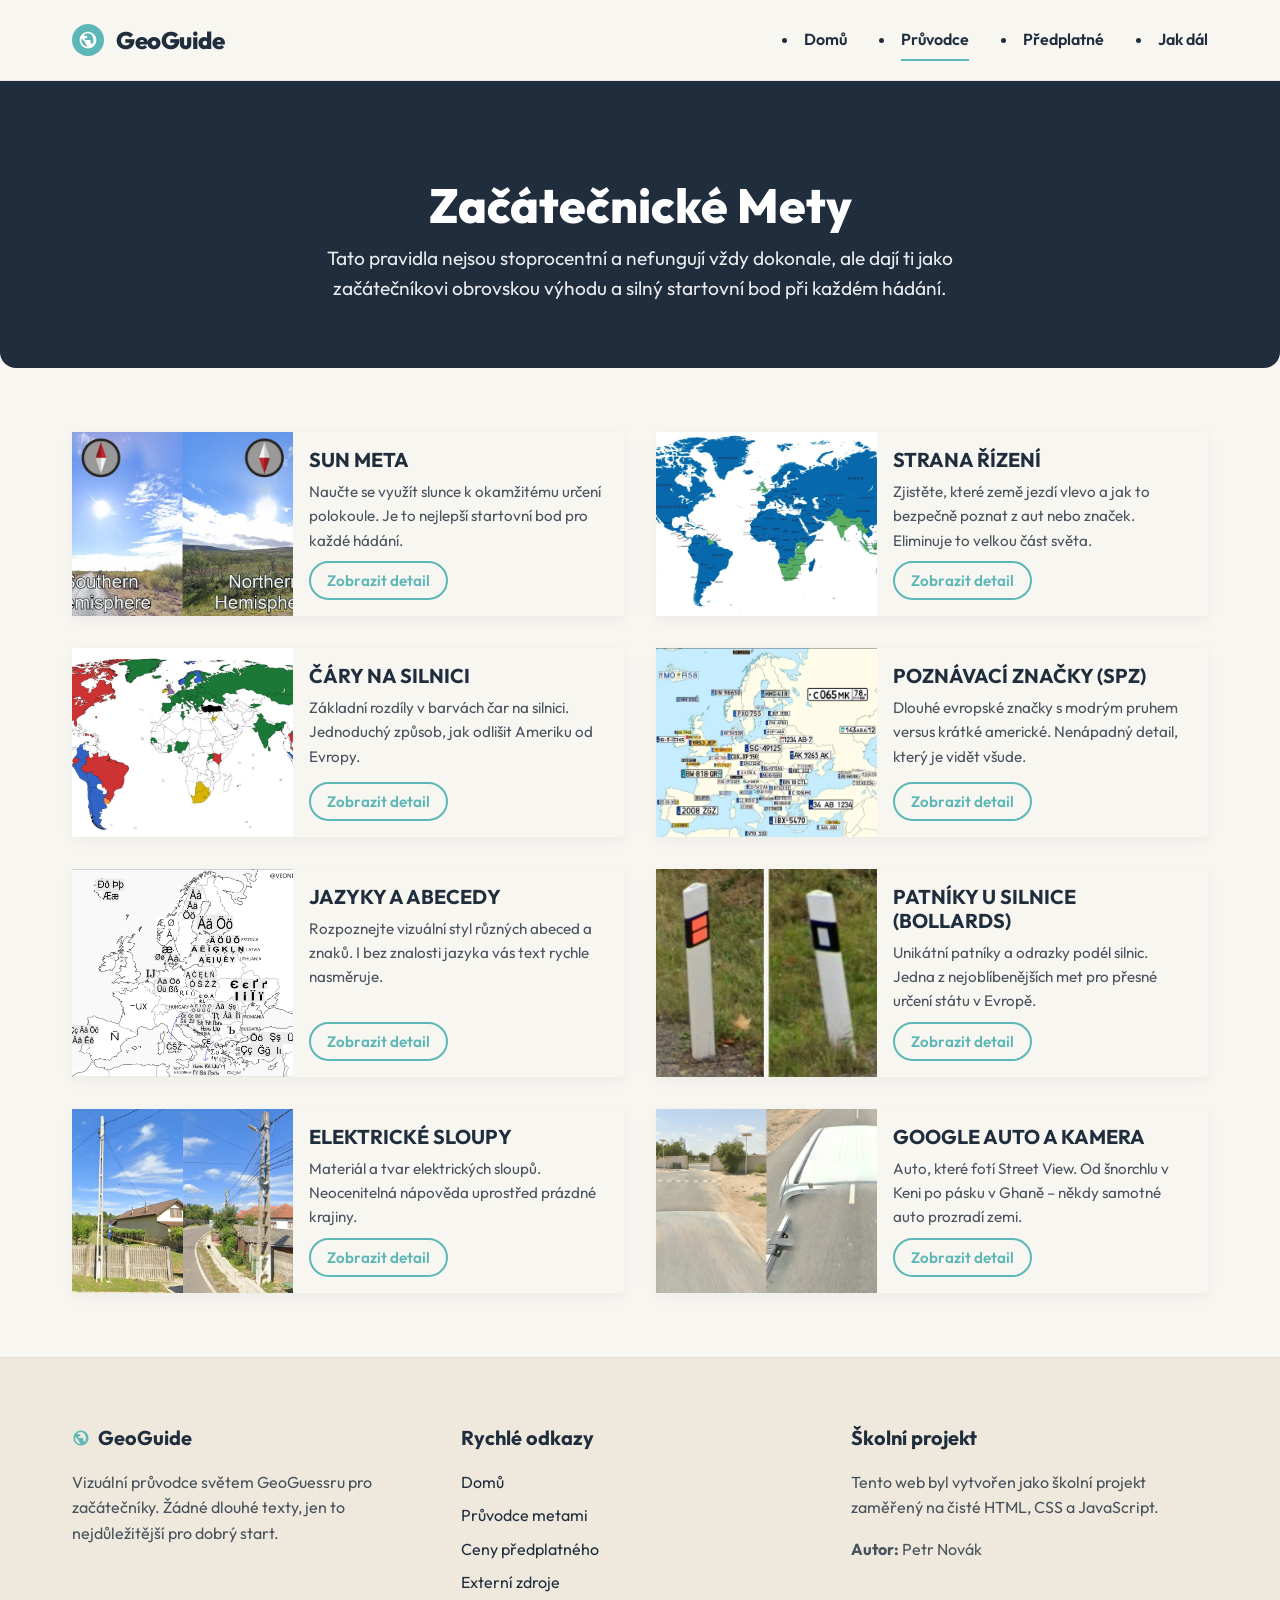
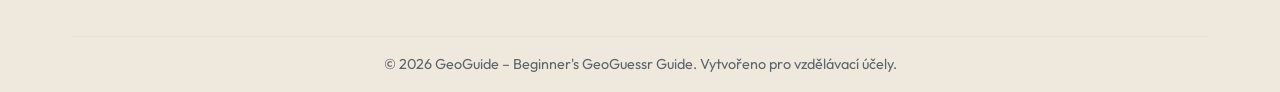
==== guide.html @ cddea18e "wirediagrams + code" ====
<!DOCTYPE html>
<html lang="cs">
<head>
    <meta charset="UTF-8">
    <meta name="viewport" content="width=device-width, initial-scale=1.0">
    <title>Průvodce | GeoGuide</title>
    <!-- Fonts -->
    <link rel="preconnect" href="https://fonts.googleapis.com">
    <link rel="preconnect" href="https://fonts.gstatic.com" crossorigin>
    <link href="https://fonts.googleapis.com/css2?family=Outfit:wght@400;600;700;800&display=swap" rel="stylesheet">
    <!-- Styles -->
    <link rel="stylesheet" href="css/style.css">
    <link rel="icon" href="data:image/svg+xml,<svg xmlns=%22http://www.w3.org/2000/svg%22 viewBox=%220 0 100 100%22><text y=%22.9em%22 font-size=%2290%22>🌍</text></svg>">
</head>
<body>

    <!-- Header / Navigation -->
    <header class="header">
        <div class="container header__container">
            <a href="index.html" class="header__logo-link">
                <div class="header__logo-icon">
                    <svg viewBox="0 0 24 24" xmlns="http://www.w3.org/2000/svg">
                        <path d="M12 2C6.48 2 2 6.48 2 12C2 17.52 6.48 22 12 22C17.52 22 22 17.52 22 12C22 6.48 17.52 2 12 2ZM11 19.93C7.05 19.43 4 16.05 4 12C4 11.38 4.08 10.79 4.21 10.21L9 15V16C9 17.1 9.9 18 11 18V19.93ZM17.9 17.39C17.64 16.58 16.9 16 16 16H15V13C15 12.45 14.55 12 14 12H8V10.5C8 10.22 8.22 10 8.5 10H11V8C11 7.45 10.55 7 10 7H6.74C7.57 5.22 9.3 4 11.3 4C14.73 4 17.58 6.42 18.23 9.69C18.66 11.83 18.52 14.7 17.9 17.39Z"/>
                    </svg>
                </div>
                <span class="header__logo-text">GeoGuide</span>
            </a>

            <button class="header__mobile-btn" aria-label="Toggle menu">
                <span class="header__hamburger"></span>
            </button>

            <nav>
                <menu class="header__nav-list">
                    <li><a href="index.html" class="header__nav-link">Domů</a></li>
                    <li><a href="guide.html" class="header__nav-link header__nav-link--active">Průvodce</a></li>
                    <li><a href="pricing.html" class="header__nav-link">Předplatné</a></li>
                    <li><a href="resources.html" class="header__nav-link">Jak dál</a></li>
                </menu>
            </nav>
        </div>
    </header>

    <main class="main">
        <!-- Page Intro Banner -->
        <section class="page-intro">
            <div class="container reveal">
                <h1 class="page-intro__title">Začátečnické Mety</h1>
                <p class="page-intro__desc">Tato pravidla nejsou stoprocentní a nefungují vždy dokonale, ale dají ti jako začátečníkovi obrovskou výhodu a silný startovní bod při každém hádání.</p>
            </div>
        </section>

        <!-- Gallery Section -->
        <section class="section u-pt-0">
            <div class="container">
                <div class="gallery-grid">
                    
                    <!-- Card 1 -->
                    <article class="meta-card reveal" data-meta="sun">
                        <img src="assets/images/guide/whattolook_sundirection.webp" alt="Slunce nad silnicí" class="meta-card__img" width="600" height="400">
                        <div class="meta-card__content">
                            <h2 class="meta-card__title">SUN META</h2>
                            <p class="meta-card__desc">Naučte se využít slunce k okamžitému určení polokoule. Je to nejlepší startovní bod pro každé hádání.</p>
                            <button class="btn btn--secondary meta-card__btn">Zobrazit detail</button>
                        </div>
                    </article>

                    <!-- Card 2 -->
                    <article class="meta-card reveal" data-meta="drive-side" style="transition-delay: 0.1s;">
                        <img src="assets/images/guide/driving_direction.jpg" alt="Strana řízení" class="meta-card__img" width="600" height="400">
                        <div class="meta-card__content">
                            <h2 class="meta-card__title">STRANA ŘÍZENÍ</h2>
                            <p class="meta-card__desc">Zjistěte, které země jezdí vlevo a jak to bezpečně poznat z aut nebo značek. Eliminuje to velkou část světa.</p>
                            <button class="btn btn--secondary meta-card__btn">Zobrazit detail</button>
                        </div>
                    </article>

                    <!-- Card 3 -->
                    <article class="meta-card reveal" data-meta="lines" style="transition-delay: 0.2s;">
                        <img src="assets/images/guide/road_lines_meta.png" alt="Čáry na silnici" class="meta-card__img" width="600" height="400">
                        <div class="meta-card__content">
                            <h2 class="meta-card__title">ČÁRY NA SILNICI</h2>
                            <p class="meta-card__desc">Základní rozdíly v barvách čar na silnici. Jednoduchý způsob, jak odlišit Ameriku od Evropy.</p>
                            <button class="btn btn--secondary meta-card__btn">Zobrazit detail</button>
                        </div>
                    </article>

                    <!-- Card 4 -->
                    <article class="meta-card reveal" data-meta="plates" style="transition-delay: 0.3s;">
                        <img src="assets/images/guide/number-plates-of-europe-v0-w89xlab9bzdc1.webp" alt="Poznávací značky" class="meta-card__img" width="600" height="400">
                        <div class="meta-card__content">
                            <h2 class="meta-card__title">POZNÁVACÍ ZNAČKY (SPZ)</h2>
                            <p class="meta-card__desc">Dlouhé evropské značky s modrým pruhem versus krátké americké. Nenápadný detail, který je vidět všude.</p>
                            <button class="btn btn--secondary meta-card__btn">Zobrazit detail</button>
                        </div>
                    </article>

                    <!-- Card 5 -->
                    <article class="meta-card reveal" data-meta="language" style="transition-delay: 0.1s;">
                        <img src="assets/images/guide/language_meta.png" alt="Jazyky a abecedy" class="meta-card__img" width="600" height="400">
                        <div class="meta-card__content">
                            <h2 class="meta-card__title">JAZYKY A ABECEDY</h2>
                            <p class="meta-card__desc">Rozpoznejte vizuální styl různých abeced a znaků. I bez znalosti jazyka vás text rychle nasměruje.</p>
                            <button class="btn btn--secondary meta-card__btn">Zobrazit detail</button>
                        </div>
                    </article>

                    <!-- Card 6 -->
                    <article class="meta-card reveal" data-meta="bollards" style="transition-delay: 0.2s;">
                        <img src="assets/images/guide/bollard-cz.png" alt="Patníky u silnice" class="meta-card__img" width="600" height="400">
                        <div class="meta-card__content">
                            <h2 class="meta-card__title">PATNÍKY U SILNICE (BOLLARDS)</h2>
                            <p class="meta-card__desc">Unikátní patníky a odrazky podél silnic. Jedna z nejoblíbenějších met pro přesné určení státu v Evropě.</p>
                            <button class="btn btn--secondary meta-card__btn">Zobrazit detail</button>
                        </div>
                    </article>

                    <!-- Card 7 -->
                    <article class="meta-card reveal" data-meta="poles" style="transition-delay: 0.3s;">
                        <img src="assets/images/guide/ro_holeypole.png" alt="Elektrické sloupy" class="meta-card__img" width="600" height="400">
                        <div class="meta-card__content">
                            <h2 class="meta-card__title">ELEKTRICKÉ SLOUPY</h2>
                            <p class="meta-card__desc">Materiál a tvar elektrických sloupů. Neocenitelná nápověda uprostřed prázdné krajiny.</p>
                            <button class="btn btn--secondary meta-card__btn">Zobrazit detail</button>
                        </div>
                    </article>

                    <!-- Card 8 -->
                    <article class="meta-card reveal" data-meta="car" style="transition-delay: 0.4s;">
                        <img src="assets/images/guide/car_meta.avif" alt="Google auto" class="meta-card__img" width="600" height="400">
                        <div class="meta-card__content">
                            <h2 class="meta-card__title">GOOGLE AUTO A KAMERA</h2>
                            <p class="meta-card__desc">Auto, které fotí Street View. Od šnorchlu v Keni po pásku v Ghaně – někdy samotné auto prozradí zemi.</p>
                            <button class="btn btn--secondary meta-card__btn">Zobrazit detail</button>
                        </div>
                    </article>

                </div>
            </div>
        </section>
    </main>

    <!-- Modal Overlay -->
    <div class="modal" id="metaModal" aria-hidden="true" role="dialog">
        <div class="modal__content">
            <button class="modal__close" id="modalClose" aria-label="Zavřít modal">&times;</button>
            <img src="" alt="Detail mety" class="modal__img" id="modalImg" width="800" height="400">
            <div class="modal__body">
                <span class="modal__region" id="modalRegion">Region</span>
                <h3 class="modal__title" id="modalTitle">Název Mety</h3>
                <p class="modal__text" id="modalText">Základní popis problému.</p>
                <div class="modal__good-for" id="modalGoodFor">
                    <strong>K čemu je to dobré?</strong>
                    <span id="modalGoodForText">Text k čemu to je.</span>
                </div>
                <div class="modal__tip">
                    <div class="modal__tip-title">Tip pro začátečníky:</div>
                    <div id="modalTipText">Zde bude speciální rada.</div>
                </div>
            </div>
        </div>
    </div>

    <!-- Footer -->
    <footer class="footer">
        <div class="container">
            <div class="footer__grid">
                <div>
                    <div class="footer__title">
                        <svg viewBox="0 0 24 24" xmlns="http://www.w3.org/2000/svg">
                            <path d="M12 2C6.48 2 2 6.48 2 12C2 17.52 6.48 22 12 22C17.52 22 22 17.52 22 12C22 6.48 17.52 2 12 2ZM11 19.93C7.05 19.43 4 16.05 4 12C4 11.38 4.08 10.79 4.21 10.21L9 15V16C9 17.1 9.9 18 11 18V19.93ZM17.9 17.39C17.64 16.58 16.9 16 16 16H15V13C15 12.45 14.55 12 14 12H8V10.5C8 10.22 8.22 10 8.5 10H11V8C11 7.45 10.55 7 10 7H6.74C7.57 5.22 9.3 4 11.3 4C14.73 4 17.58 6.42 18.23 9.69C18.66 11.83 18.52 14.7 17.9 17.39Z"/>
                        </svg>
                        GeoGuide
                    </div>
                    <p class="footer__desc">Vizuální průvodce světem GeoGuessru pro začátečníky. Žádné dlouhé texty, jen to nejdůležitější pro dobrý start.</p>
                </div>
                <div>
                    <div class="footer__title">Rychlé odkazy</div>
                    <ul class="footer__list">
                        <li class="footer__list-item"><a href="index.html" class="footer__list-link">Domů</a></li>
                        <li class="footer__list-item"><a href="guide.html" class="footer__list-link">Průvodce metami</a></li>
                        <li class="footer__list-item"><a href="pricing.html" class="footer__list-link">Ceny předplatného</a></li>
                        <li class="footer__list-item"><a href="resources.html" class="footer__list-link">Externí zdroje</a></li>
                    </ul>
                </div>
                <div>
                    <div class="footer__title">Školní projekt</div>
                    <p class="footer__desc">Tento web byl vytvořen jako školní projekt zaměřený na čisté HTML, CSS a JavaScript.</p>
                    <p class="footer__desc"><strong>Autor:</strong> Petr Novák</p>
                </div>
            </div>
            <div class="footer__bottom">
                &copy; 2026 GeoGuide – Beginner's GeoGuessr Guide. Vytvořeno pro vzdělávací účely.
            </div>
        </div>
    </footer>

    <script src="js/script.js"></script>
</body>
</html>
---- css/style.css ----
@layer reset, base, layout, components, utilities;

@layer reset {

    *,
    *::before,
    *::after {
        margin: 0;
        padding: 0;
        box-sizing: border-box;
    }
}

@layer base {
    :root {
        /* Colors */
        --bg-color: #f8f6f1;
        --text-color: #1f2d3d;
        --cta-color: #f4a261;
        --cta-hover: #e09152;
        --secondary-color: #5db7b7;
        --card-bg: #efe9dd;
        --card-shadow: 0 0.5rem 1.5rem rgba(31, 45, 61, 0.08);
        /* 8px 24px */
        --header-bg: rgba(248, 246, 241, 0.95);

        /* Layout */
        --max-width: 75rem;
        /* 1200px */
        --spacing-sm: 0.5rem;
        --spacing-md: 1rem;
        --spacing-lg: 2rem;
        --spacing-xl: 4rem;
        --border-radius: 1rem;
        /* 16px */
        --border-radius-sm: 0.5rem;
        /* 8px */

        /* Typography */
        --transition-speed: 0.3s;
    }

    html {
        font-family: 'Outfit', sans-serif;
        font-size: 16px;
        scroll-behavior: smooth;
        background-color: var(--bg-color);
        color: var(--text-color);
    }

    body {
        line-height: 1.6;
        display: flex;
        flex-direction: column;
        min-height: 100vh;
    }

    img {
        max-width: 100%;
        height: auto;
        display: block;
        border-radius: var(--border-radius-sm);
        object-fit: cover;
    }

    a {
        text-decoration: none;
        color: inherit;
        transition: color var(--transition-speed);
        display: inline-block;
    }

    h1,
    h2,
    h3,
    h4,
    h5,
    h6 {
        font-weight: 700;
        line-height: 1.2;
    }

    p {
        margin-bottom: 1rem;
    }

    p:last-child {
        margin-bottom: 0;
    }
}

@layer layout {
    .container {
        max-width: var(--max-width);
        margin: 0 auto;
        padding: 0 var(--spacing-lg);
        box-sizing: border-box;
    }

    .main {
        flex-grow: 1;
    }

    .section {
        padding: var(--spacing-xl) 0;
    }
}

@layer components {

    /* Header */
    .header {
        position: sticky;
        top: 0;
        left: 0;
        background-color: var(--header-bg);
        backdrop-filter: blur(0.625rem);
        /* 10px */
        -webkit-backdrop-filter: blur(0.625rem);
        z-index: 1000;
        border-bottom: 0.0625rem solid rgba(31, 45, 61, 0.05);
        /* 1px */
        transition: box-shadow var(--transition-speed);
    }

    .header--scrolled {
        box-shadow: 0 0.25rem 0.75rem rgba(31, 45, 61, 0.05);
        /* 4px 12px */
    }

    .header__container {
        display: flex;
        justify-content: space-between;
        align-items: center;
        height: 5rem;
        /* 80px */
        box-sizing: border-box;
    }

    .header__logo-link {
        display: flex;
        align-items: center;
        gap: 0.75rem;
        /* 12px */
    }

    .header__logo-icon {
        width: 2rem;
        /* 32px */
        height: 2rem;
        background-color: var(--secondary-color);
        border-radius: 50%;
        display: flex;
        align-items: center;
        justify-content: center;
        color: #fff;
    }

    .header__logo-icon svg {
        width: 1.25rem;
        /* 20px */
        height: 1.25rem;
        fill: currentColor;
    }

    .header__logo-text {
        font-size: 1.5rem;
        font-weight: 800;
        letter-spacing: -0.03125rem;
        /* -0.5px */
    }

    /* Mobile menu button */
    .header__mobile-btn {
        display: block;
        /* Mobile first */
        background: none;
        border: none;
        cursor: pointer;
        padding: 0.5rem;
        z-index: 1001;
    }

    .header__hamburger {
        width: 1.5rem;
        /* 24px */
        height: 0.125rem;
        /* 2px */
        background-color: var(--text-color);
        position: relative;
        transition: all var(--transition-speed);
        display: block;
    }

    .header__hamburger::before,
    .header__hamburger::after {
        content: '';
        position: absolute;
        width: 1.5rem;
        height: 0.125rem;
        background-color: var(--text-color);
        left: 0;
        transition: all var(--transition-speed);
    }

    .header__hamburger::before {
        top: -0.5rem;
        /* -8px */
    }

    .header__hamburger::after {
        bottom: -0.5rem;
        /* -8px */
    }

    .header__hamburger--active {
        background-color: transparent;
    }

    .header__hamburger--active::before {
        top: 0;
        transform: rotate(45deg);
    }

    .header__hamburger--active::after {
        bottom: 0;
        transform: rotate(-45deg);
    }

    /* Nav List - Mobile First */
    .header__nav-list {
        position: fixed;
        top: 0;
        right: -100%;
        width: 80%;
        max-width: 18.75rem;
        /* 300px */
        height: 100vh;
        background-color: var(--header-bg);
        backdrop-filter: blur(0.625rem);
        -webkit-backdrop-filter: blur(0.625rem);
        display: flex;
        flex-direction: column;
        padding: 6.25rem var(--spacing-lg) var(--spacing-lg);
        /* 100px */
        box-shadow: -0.3125rem 0 0.9375rem rgba(0, 0, 0, 0.05);
        /* -5px 15px */
        transition: right var(--transition-speed);
        box-sizing: border-box;
    }

    .header__nav-list--active {
        right: 0;
    }

    .header__nav-link {
        font-weight: 600;
        position: relative;
        padding: 0.5rem 0;
        display: inline-block;
    }

    .header__nav-link::after {
        content: '';
        position: absolute;
        bottom: 0;
        left: 0;
        width: 0;
        height: 0.125rem;
        background-color: var(--secondary-color);
        transition: width var(--transition-speed);
    }

    .header__nav-link:hover::after,
    .header__nav-link--active::after {
        width: 100%;
    }

    @media (min-width: 768px) {
        .header__mobile-btn {
            display: none;
        }

        .header__nav-list {
            position: static;
            flex-direction: row;
            gap: var(--spacing-lg);
            width: auto;
            max-width: none;
            height: auto;
            background-color: transparent;
            padding: 0;
            box-shadow: none;
            backdrop-filter: none;
        }
    }

    /* Buttons */
    .btn {
        display: inline-block;
        padding: 0.75rem 1.75rem;
        /* 12px 28px */
        background-color: var(--cta-color);
        color: #fff;
        font-weight: 600;
        border-radius: 3.125rem;
        /* 50px */
        box-shadow: 0 0.25rem 0.75rem rgba(244, 162, 97, 0.3);
        /* 4px 12px */
        transition: all var(--transition-speed);
        border: none;
        cursor: pointer;
        text-align: center;
        font-size: 1rem;
        font-family: inherit;
        box-sizing: border-box;
    }

    .btn:hover {
        background-color: var(--cta-hover);
        transform: translateY(-0.125rem);
        box-shadow: 0 0.375rem 1rem rgba(244, 162, 97, 0.4);
    }

    .btn--secondary {
        background-color: transparent;
        color: var(--secondary-color);
        border: 0.125rem solid var(--secondary-color);
        /* 2px */
        box-shadow: none;
    }

    .btn--secondary:hover {
        background-color: var(--secondary-color);
        color: #fff;
        box-shadow: 0 0.25rem 0.75rem rgba(93, 183, 183, 0.3);
    }

    .btn--full {
        display: block;
        width: 100%;
    }

    /* Hero Section */
    .hero {
        position: relative;
        overflow: hidden;
        border-radius: 0 0 var(--border-radius) var(--border-radius);
        margin-bottom: var(--spacing-xl);
        padding: 6rem 0;
        display: flex;
        align-items: center;
    }

    @media (min-width: 768px) {
        .hero {
            padding: 12rem 0;
        }
    }

    .hero__bg {
        position: absolute;
        top: 0;
        left: 0;
        width: 100%;
        height: 100%;
        object-fit: cover;
        z-index: -2;
        border-radius: 0;
    }

    .hero__overlay {
        position: absolute;
        top: 0;
        left: 0;
        width: 100%;
        height: 100%;
        background: linear-gradient(to right, rgba(31, 45, 61, 0.85), rgba(31, 45, 61, 0.4));
        z-index: -1;
    }

    .hero__content {
        color: #fff;
        max-width: 37.5rem;
        /* 600px */
    }

    .hero__subtitle {
        font-size: 1.1rem;
        font-weight: 600;
        color: var(--cta-color);
        text-transform: uppercase;
        letter-spacing: 0.125rem;
        /* 2px */
        margin-bottom: var(--spacing-sm);
        display: block;
    }

    .hero__title {
        font-size: 2.5rem;
        /* Mobile */
        font-weight: 800;
        line-height: 1.1;
        margin-bottom: var(--spacing-md);
        color: #fff;
    }

    @media (min-width: 768px) {
        .hero__title {
            font-size: 4rem;
            /* Desktop */
        }
    }

    .hero__desc {
        font-size: 1.2rem;
        font-weight: 400;
        color: rgba(255, 255, 255, 0.9);
        margin-bottom: var(--spacing-lg);
    }

    /* Page Intro Banner */
    .page-intro {
        background-color: var(--text-color);
        color: #fff;
        padding: calc(var(--spacing-xl) * 1.5) 0 var(--spacing-xl);
        text-align: center;
        border-radius: 0 0 var(--border-radius) var(--border-radius);
        margin-bottom: var(--spacing-xl);
    }

    .page-intro__title {
        font-size: 3rem;
        font-weight: 800;
        margin-bottom: var(--spacing-sm);
        color: #fff;
    }

    .page-intro__desc {
        font-size: 1.2rem;
        opacity: 0.9;
        max-width: 43.75rem;
        /* 700px */
        margin: 0 auto;
    }

    /* Section components */
    .section__title {
        font-size: 2rem;
        font-weight: 700;
        margin-bottom: var(--spacing-md);
        color: var(--text-color);
    }

    @media (min-width: 768px) {
        .section__title {
            font-size: 2.5rem;
        }
    }

    .section__subtitle {
        font-size: 1.25rem;
        color: var(--text-color);
        opacity: 0.8;
        margin-bottom: var(--spacing-xl);
    }

    /* Base Card System */
    .card {
        background-color: var(--card-bg);
        border-radius: var(--border-radius);
        transition: transform var(--transition-speed), box-shadow var(--transition-speed);
    }

    .feature:hover,
    .meta-card:hover,
    .creator-card:hover,
    .site-card:hover {
        transform: translateY(-0.3125rem);
        /* -5px */
        box-shadow: var(--card-shadow);
    }

    /* Header Overlay */
    .header__overlay {
        position: fixed;
        top: 0;
        left: 0;
        width: 100%;
        height: 100vh;
        background-color: rgba(31, 45, 61, 0.5);
        backdrop-filter: blur(2px);
        -webkit-backdrop-filter: blur(2px);
        z-index: 1000;
        opacity: 0;
        visibility: hidden;
        transition: opacity var(--transition-speed), visibility var(--transition-speed);
    }

    .header__overlay--active {
        opacity: 1;
        visibility: visible;
    }

    /* Feature Grid */
    .features-grid {
        display: grid;
        grid-template-columns: 1fr;
        /* Mobile */
        gap: var(--spacing-lg);
    }

    @media (min-width: 768px) {
        .features-grid {
            grid-template-columns: repeat(auto-fit, minmax(18.75rem, 1fr));
            /* minmax 300px */
        }
    }

    /* Feature Card */
    .feature {
        padding: var(--spacing-lg);
        display: flex;
        flex-direction: column;
    }

    .feature__icon {
        width: 3rem;
        /* 48px */
        height: 3rem;
        background-color: rgba(93, 183, 183, 0.15);
        color: var(--secondary-color);
        border-radius: 0.75rem;
        /* 12px */
        display: flex;
        align-items: center;
        justify-content: center;
        margin-bottom: var(--spacing-md);
    }

    .feature__icon svg {
        width: 1.5rem;
        /* 24px */
        height: 1.5rem;
        fill: currentColor;
    }

    .feature__title {
        font-size: 1.5rem;
        font-weight: 700;
        margin-bottom: var(--spacing-sm);
    }

    .feature__desc {
        color: var(--text-color);
        opacity: 0.8;
        margin-bottom: var(--spacing-md);
        flex-grow: 1;
    }

    .feature__link {
        color: var(--secondary-color);
        font-weight: 700;
        display: inline-flex;
        align-items: center;
        gap: 0.5rem;
        /* 8px */
    }

    .feature__link::after {
        content: '→';
        transition: transform var(--transition-speed);
    }

    .feature:hover .feature__link::after {
        transform: translateX(0.25rem);
        /* 4px */
    }

    /* Meta Gallery */
    .gallery-grid {
        display: grid;
        grid-template-columns: 1fr;
        gap: var(--spacing-lg);
    }

    @media (min-width: 768px) {
        .gallery-grid {
            grid-template-columns: repeat(2, 1fr);
        }
    }

    /* Meta Card */
    .meta-card {
        overflow: hidden;
        box-shadow: 0 0.25rem 0.75rem rgba(31, 45, 61, 0.05);
        display: flex;
        flex-direction: column;
        /* Mobile first */
        align-items: stretch;
    }

    @media (min-width: 768px) {
        .meta-card {
            flex-direction: row;
            /* Desktop */
        }
    }

    .meta-card__img {
        width: 100%;
        height: 12.5rem;
        /* 200px */
        object-fit: cover;
        border-radius: 0;
        cursor: pointer;
    }

    @media (min-width: 768px) {
        .meta-card__img {
            width: 40%;
            height: auto;
        }
    }

    .meta-card__content {
        padding: var(--spacing-md);
        display: flex;
        flex-direction: column;
        justify-content: center;
        box-sizing: border-box;
    }

    @media (min-width: 768px) {
        .meta-card__content {
            width: 60%;
        }
    }

    .meta-card__title {
        font-size: 1.25rem;
        font-weight: 700;
        margin-bottom: var(--spacing-sm);
    }

    .meta-card__desc {
        font-size: 0.95rem;
        opacity: 0.8;
        margin-bottom: var(--spacing-sm);
        flex-grow: 1;
    }

    .meta-card__btn {
        padding: 0.5rem 1rem;
        font-size: 0.95rem;
        margin-top: auto;
        align-self: flex-start;
    }

    /* Pricing Grid */
    .pricing-grid {
        display: grid;
        grid-template-columns: 1fr;
        /* Mobile first */
        gap: var(--spacing-lg);
        align-items: center;
    }

    @media (min-width: 768px) {
        .pricing-grid {
            grid-template-columns: repeat(auto-fit, minmax(18.75rem, 1fr));
        }
    }

    /* Pricing Card */
    .pricing-card {
        padding: var(--spacing-lg);
        text-align: center;
        position: relative;
    }

    .pricing-card--popular {
        background-color: #fff;
        box-shadow: var(--card-shadow);
        border: 0.125rem solid var(--secondary-color);
    }

    @media (min-width: 768px) {
        .pricing-card--popular {
            transform: scale(1.05);
            /* Only scale on desktop to avoid layout issues */
        }
    }

    .pricing-card__badge {
        position: absolute;
        top: -0.75rem;
        left: 50%;
        transform: translateX(-50%);
        background-color: var(--secondary-color);
        color: #fff;
        padding: 0.25rem 1rem;
        border-radius: 1.25rem;
        /* 20px */
        font-size: 0.85rem;
        font-weight: 700;
        white-space: nowrap;
    }

    .pricing-card__title {
        font-size: 1.5rem;
        font-weight: 700;
        margin-bottom: var(--spacing-sm);
    }

    .pricing-card__price {
        font-size: 2.5rem;
        font-weight: 800;
        color: var(--text-color);
        margin-bottom: var(--spacing-sm);
    }

    .pricing-card__price span {
        font-size: 1rem;
        opacity: 0.7;
    }

    .pricing-card__period {
        font-size: 0.9rem;
        opacity: 0.7;
        margin-bottom: var(--spacing-lg);
    }

    .pricing-card__features {
        list-style: none;
        margin-bottom: var(--spacing-lg);
        text-align: left;
    }

    .pricing-card__feature {
        padding: 0.625rem 0;
        /* 10px */
        border-bottom: 0.0625rem solid rgba(31, 45, 61, 0.05);
        display: flex;
        align-items: center;
        gap: 0.75rem;
        /* 12px */
        font-size: 0.95rem;
    }

    .pricing-card__feature::before {
        content: '✓';
        color: var(--secondary-color);
        font-weight: bold;
    }

    .pricing-card__feature--disabled {
        opacity: 0.4;
    }

    .pricing-card__feature--disabled::before {
        content: '—';
        color: var(--text-color);
    }

    .pricing-card__btn {
        width: 100%;
        box-sizing: border-box;
    }

    /* Resources Cards */
    .resource-grid {
        display: grid;
        grid-template-columns: 1fr;
        gap: var(--spacing-lg);
        margin-bottom: var(--spacing-xl);
    }

    @media (min-width: 768px) {
        .resource-grid {
            grid-template-columns: repeat(auto-fit, minmax(18.75rem, 1fr));
        }
    }

    .creator-card {
        padding: var(--spacing-lg);
        display: flex;
        align-items: center;
        gap: var(--spacing-md);
    }

    .creator-card__img {
        width: 5rem;
        /* 80px */
        height: 5rem;
        border-radius: 50%;
        object-fit: cover;
    }

    .creator-card__info {
        flex-grow: 1;
    }

    .creator-card__name {
        font-size: 1.25rem;
        font-weight: 700;
        margin-bottom: 0.25rem;
    }

    .creator-card__desc {
        font-size: 0.9rem;
        opacity: 0.8;
        margin-bottom: 0.75rem;
        /* 12px */
    }

    .creator-card__btn {
        padding: 0.375rem 1rem;
        font-size: 0.9rem;
    }

    .site-card {
        overflow: hidden;
        /* Needed for border-radius on image */
        display: flex;
        flex-direction: column;
    }

    .site-card__img {
        width: 100%;
        height: 10rem;
        /* 160px */
        object-fit: cover;
        border-radius: 0;
    }

    .site-card__content {
        padding: var(--spacing-md);
        box-sizing: border-box;
        display: flex;
        flex-direction: column;
        flex-grow: 1;
    }

    .site-card__title {
        font-size: 1.25rem;
        font-weight: 700;
        margin-bottom: 0.5rem;
        /* 8px */
    }

    .site-card__desc {
        font-size: 0.95rem;
        opacity: 0.8;
        margin-bottom: var(--spacing-md);
    }

    .site-card__note {
        font-size: 0.85rem;
        color: var(--secondary-color);
        margin-bottom: 1rem;
        flex-grow: 1;
    }

    .site-card__btn {
        width: 100%;
        box-sizing: border-box;
        margin-top: auto;
    }

    /* Modal */
    .modal {
        position: fixed;
        top: 0;
        left: 0;
        width: 100%;
        height: 100%;
        background-color: rgba(31, 45, 61, 0.8);
        backdrop-filter: blur(0.3125rem);
        /* 5px */
        z-index: 2000;
        display: flex;
        align-items: center;
        justify-content: center;
        opacity: 0;
        visibility: hidden;
        transition: all var(--transition-speed);
        padding: var(--spacing-md);
        box-sizing: border-box;
    }

    .modal--active {
        opacity: 1;
        visibility: visible;
    }

    .modal__content {
        background-color: var(--bg-color);
        border-radius: var(--border-radius);
        max-width: 50rem;
        /* 800px */
        width: 100%;
        max-height: 90vh;
        overflow-y: auto;
        /* Allow scrolling inside the modal */
        position: relative;
        transform: translateY(1.25rem);
        /* 20px */
        transition: transform var(--transition-speed);
        box-shadow: 0 1.25rem 2.5rem rgba(0, 0, 0, 0.2);
        box-sizing: border-box;
    }

    .modal--active .modal__content {
        transform: translateY(0);
    }

    .modal__close {
        position: absolute;
        top: 1rem;
        right: 1rem;
        background: rgba(31, 45, 61, 0.1);
        border: none;
        width: 2.25rem;
        /* 36px */
        height: 2.25rem;
        border-radius: 50%;
        font-size: 1.5rem;
        cursor: pointer;
        display: flex;
        align-items: center;
        justify-content: center;
        transition: background var(--transition-speed);
        z-index: 10;
        color: var(--text-color);
    }

    .modal__close:hover {
        background: rgba(31, 45, 61, 0.2);
    }

    .modal__img {
        width: 100%;
        max-height: 25rem;
        /* 400px */
        object-fit: cover;
        border-radius: var(--border-radius) var(--border-radius) 0 0;
    }

    .modal__body {
        padding: var(--spacing-lg);
        box-sizing: border-box;
    }

    .modal__title {
        font-size: 2rem;
        font-weight: 700;
        margin-bottom: var(--spacing-sm);
    }

    .modal__region {
        color: var(--secondary-color);
        font-weight: 600;
        margin-bottom: var(--spacing-md);
        display: inline-block;
        padding: 0.25rem 0.75rem;
        background: rgba(93, 183, 183, 0.15);
        border-radius: 1.25rem;
        /* 20px */
        font-size: 0.85rem;
    }

    .modal__text {
        font-size: 1.05rem;
        margin-bottom: var(--spacing-md);
    }

    .modal__good-for {
        font-size: 0.95rem;
        background-color: rgba(93, 183, 183, 0.1);
        border-left: 0.1875rem solid var(--secondary-color);
        padding: 0.75rem;
        margin-bottom: 1rem;
        border-radius: 0 0.25rem 0.25rem 0;
        box-sizing: border-box;
    }

    .modal__good-for strong {
        display: block;
        margin-bottom: 0.25rem;
        color: var(--text-color);
    }

    .modal__tip {
        background-color: rgba(244, 162, 97, 0.1);
        border-left: 0.25rem solid var(--cta-color);
        padding: var(--spacing-md);
        border-radius: 0 var(--border-radius-sm) var(--border-radius-sm) 0;
        margin-top: var(--spacing-md);
        box-sizing: border-box;
    }

    .modal__tip-title {
        font-weight: 700;
        color: var(--cta-hover);
        margin-bottom: 0.25rem;
    }

    /* Footer */
    .footer {
        background-color: var(--card-bg);
        padding: var(--spacing-xl) 0 var(--spacing-md);
        margin-top: auto;
        border-top: 0.0625rem solid rgba(31, 45, 61, 0.05);
    }

    .footer__grid {
        display: grid;
        grid-template-columns: 1fr;
        /* Mobile first */
        gap: var(--spacing-lg);
        margin-bottom: var(--spacing-lg);
    }

    @media (min-width: 768px) {
        .footer__grid {
            grid-template-columns: repeat(auto-fit, minmax(15.625rem, 1fr));
            /* 250px */
        }
    }

    .footer__title {
        font-size: 1.25rem;
        font-weight: 700;
        margin-bottom: var(--spacing-md);
        display: flex;
        align-items: center;
        gap: 0.5rem;
    }

    .footer__title svg {
        width: 1.125rem;
        /* 18px */
        height: 1.125rem;
        fill: var(--secondary-color);
    }

    .footer__desc {
        opacity: 0.8;
        margin-bottom: var(--spacing-md);
    }

    .footer__list {
        list-style: none;
    }

    .footer__list-item {
        margin-bottom: 0.5rem;
    }

    .footer__list-link:hover {
        color: var(--secondary-color);
    }

    .footer__bottom {
        text-align: center;
        padding-top: var(--spacing-md);
        border-top: 0.0625rem solid rgba(31, 45, 61, 0.05);
        opacity: 0.7;
        font-size: 0.9rem;
    }
}

@layer utilities {

    /* Accessibility */
    :focus-visible {
        outline: 2px dashed var(--cta-color);
        outline-offset: 4px;
        border-radius: 2px;
    }

    :focus:not(:focus-visible) {
        outline: none;
    }

    /* Scroll Lock */
    .body--locked {
        overflow: hidden;
    }

    .u-text-center {
        text-align: center;
    }

    .u-max-width-800 {
        max-width: 50rem;
        /* 800px */
        margin-left: auto;
        margin-right: auto;
        box-sizing: border-box;
    }

    .u-mb-3rem {
        margin-bottom: 3rem;
    }

    /* Animations */
    .reveal {
        opacity: 0;
        transform: translateY(1.875rem);
        /* 30px */
        transition: all 0.6s ease-out;
    }

    .reveal--active {
        opacity: 1;
        transform: translateY(0);
    }

    .u-bg-white {
        background-color: #fff;
        border-radius: var(--border-radius);
    }

    .u-p-2rem {
        padding: 2rem;
        box-sizing: border-box;
    }

    .u-mt-4rem {
        margin-top: 4rem;
    }

    .u-pt-0 {
        padding-top: 0;
    }

    .u-pt-1rem {
        padding-top: 1rem;
    }

    .u-opacity-90 {
        opacity: 0.9;
    }

    .u-font-1-1 {
        font-size: 1.1rem;
    }
}
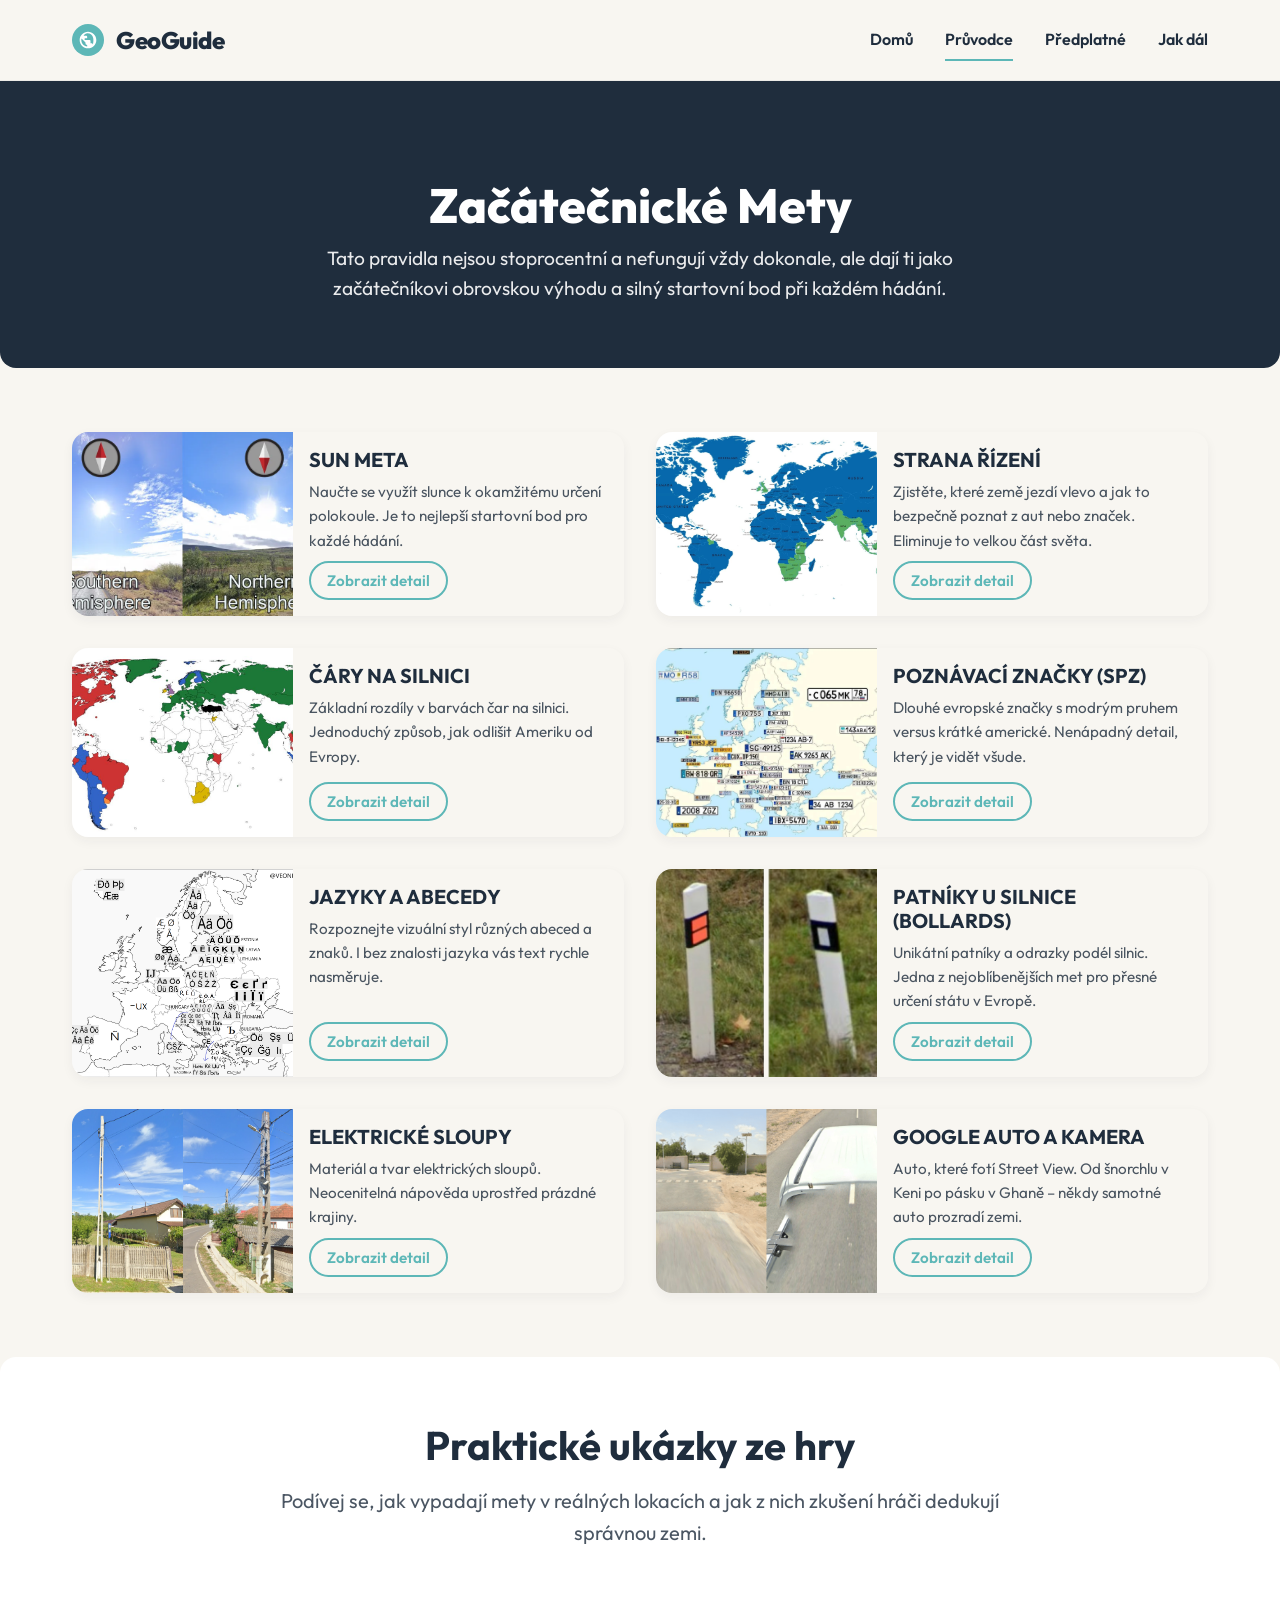
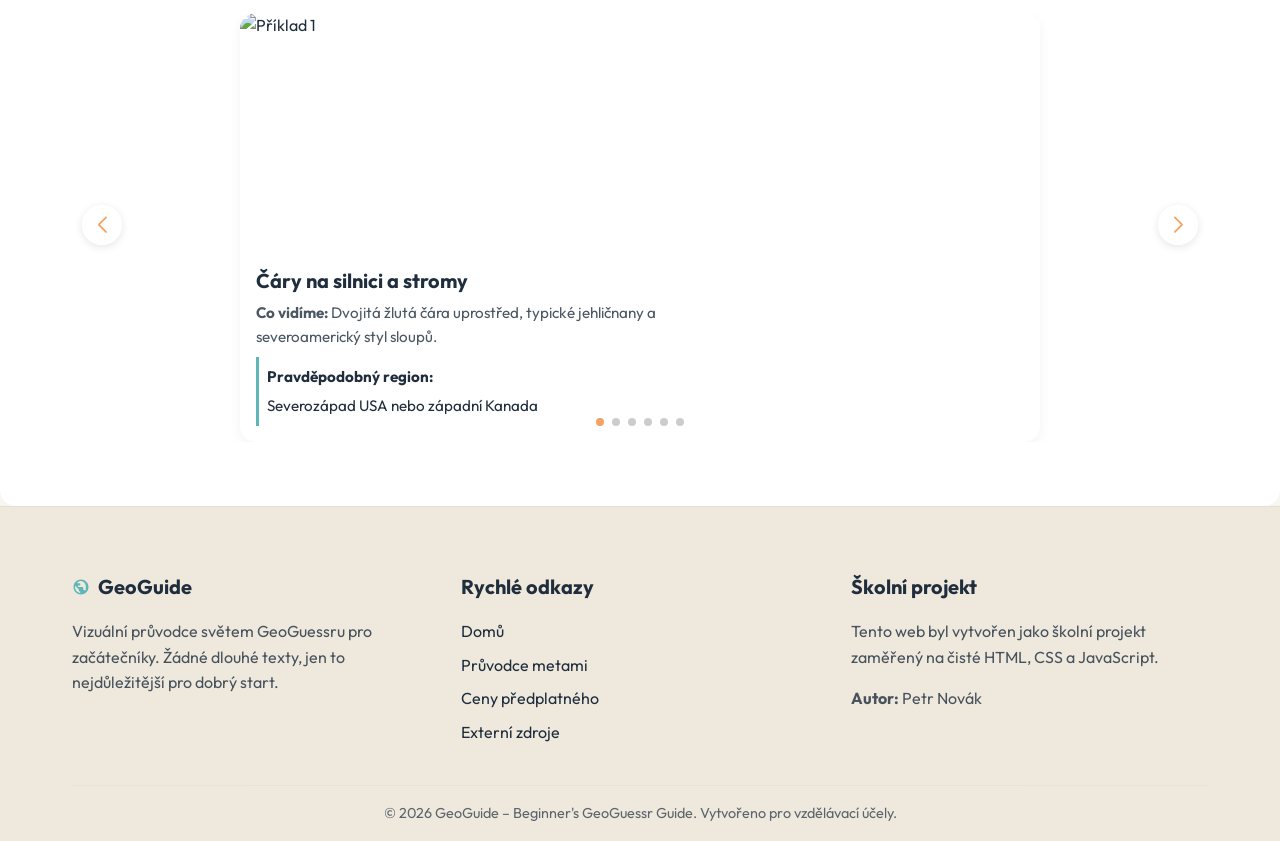
==== commit 846fc6dc: "bugfixing + carousel" ====
--- a/guide.html
+++ b/guide.html
@@ -10,9 +10,13 @@
     <link href="https://fonts.googleapis.com/css2?family=Outfit:wght@400;600;700;800&display=swap" rel="stylesheet">
     <!-- Styles -->
     <link rel="stylesheet" href="css/style.css">
+    <link rel="stylesheet" href="https://cdn.jsdelivr.net/npm/swiper@11/swiper-bundle.min.css" />
     <link rel="icon" href="data:image/svg+xml,<svg xmlns=%22http://www.w3.org/2000/svg%22 viewBox=%220 0 100 100%22><text y=%22.9em%22 font-size=%2290%22>🌍</text></svg>">
 </head>
 <body>
+
+    <!-- Header Overlay -->
+    <div class="header__overlay" aria-hidden="true"></div>
 
     <!-- Header / Navigation -->
     <header class="header">
@@ -26,7 +30,7 @@
                 <span class="header__logo-text">GeoGuide</span>
             </a>
 
-            <button class="header__mobile-btn" aria-label="Toggle menu">
+            <button class="header__mobile-btn" aria-label="Toggle menu" aria-expanded="false">
                 <span class="header__hamburger"></span>
             </button>
 
@@ -51,12 +55,12 @@
         </section>
 
         <!-- Gallery Section -->
-        <section class="section u-pt-0">
+        <section class="section section--no-pt">
             <div class="container">
                 <div class="gallery-grid">
                     
                     <!-- Card 1 -->
-                    <article class="meta-card reveal" data-meta="sun">
+                    <article class="card meta-card reveal" data-meta="sun">
                         <img src="assets/images/guide/whattolook_sundirection.webp" alt="Slunce nad silnicí" class="meta-card__img" width="600" height="400">
                         <div class="meta-card__content">
                             <h2 class="meta-card__title">SUN META</h2>
@@ -66,7 +70,7 @@
                     </article>
 
                     <!-- Card 2 -->
-                    <article class="meta-card reveal" data-meta="drive-side" style="transition-delay: 0.1s;">
+                    <article class="card meta-card reveal" data-meta="drive-side" style="transition-delay: 0.1s;">
                         <img src="assets/images/guide/driving_direction.jpg" alt="Strana řízení" class="meta-card__img" width="600" height="400">
                         <div class="meta-card__content">
                             <h2 class="meta-card__title">STRANA ŘÍZENÍ</h2>
@@ -76,7 +80,7 @@
                     </article>
 
                     <!-- Card 3 -->
-                    <article class="meta-card reveal" data-meta="lines" style="transition-delay: 0.2s;">
+                    <article class="card meta-card reveal" data-meta="lines" style="transition-delay: 0.2s;">
                         <img src="assets/images/guide/road_lines_meta.png" alt="Čáry na silnici" class="meta-card__img" width="600" height="400">
                         <div class="meta-card__content">
                             <h2 class="meta-card__title">ČÁRY NA SILNICI</h2>
@@ -86,7 +90,7 @@
                     </article>
 
                     <!-- Card 4 -->
-                    <article class="meta-card reveal" data-meta="plates" style="transition-delay: 0.3s;">
+                    <article class="card meta-card reveal" data-meta="plates" style="transition-delay: 0.3s;">
                         <img src="assets/images/guide/number-plates-of-europe-v0-w89xlab9bzdc1.webp" alt="Poznávací značky" class="meta-card__img" width="600" height="400">
                         <div class="meta-card__content">
                             <h2 class="meta-card__title">POZNÁVACÍ ZNAČKY (SPZ)</h2>
@@ -96,7 +100,7 @@
                     </article>
 
                     <!-- Card 5 -->
-                    <article class="meta-card reveal" data-meta="language" style="transition-delay: 0.1s;">
+                    <article class="card meta-card reveal" data-meta="language" style="transition-delay: 0.1s;">
                         <img src="assets/images/guide/language_meta.png" alt="Jazyky a abecedy" class="meta-card__img" width="600" height="400">
                         <div class="meta-card__content">
                             <h2 class="meta-card__title">JAZYKY A ABECEDY</h2>
@@ -106,7 +110,7 @@
                     </article>
 
                     <!-- Card 6 -->
-                    <article class="meta-card reveal" data-meta="bollards" style="transition-delay: 0.2s;">
+                    <article class="card meta-card reveal" data-meta="bollards" style="transition-delay: 0.2s;">
                         <img src="assets/images/guide/bollard-cz.png" alt="Patníky u silnice" class="meta-card__img" width="600" height="400">
                         <div class="meta-card__content">
                             <h2 class="meta-card__title">PATNÍKY U SILNICE (BOLLARDS)</h2>
@@ -116,7 +120,7 @@
                     </article>
 
                     <!-- Card 7 -->
-                    <article class="meta-card reveal" data-meta="poles" style="transition-delay: 0.3s;">
+                    <article class="card meta-card reveal" data-meta="poles" style="transition-delay: 0.3s;">
                         <img src="assets/images/guide/ro_holeypole.png" alt="Elektrické sloupy" class="meta-card__img" width="600" height="400">
                         <div class="meta-card__content">
                             <h2 class="meta-card__title">ELEKTRICKÉ SLOUPY</h2>
@@ -126,7 +130,7 @@
                     </article>
 
                     <!-- Card 8 -->
-                    <article class="meta-card reveal" data-meta="car" style="transition-delay: 0.4s;">
+                    <article class="card meta-card reveal" data-meta="car" style="transition-delay: 0.4s;">
                         <img src="assets/images/guide/car_meta.avif" alt="Google auto" class="meta-card__img" width="600" height="400">
                         <div class="meta-card__content">
                             <h2 class="meta-card__title">GOOGLE AUTO A KAMERA</h2>
@@ -135,6 +139,110 @@
                         </div>
                     </article>
 
+                </div>
+            </div>
+        </section>
+
+        <!-- Practical Examples Carousel Section -->
+        <section class="section section--bg-white">
+            <div class="container">
+                <div class="u-text-center reveal">
+                    <h2 class="section__title">Praktické ukázky ze hry</h2>
+                    <p class="section__subtitle u-max-width-800">Podívej se, jak vypadají mety v reálných lokacích a jak z nich zkušení hráči dedukují správnou zemi.</p>
+                </div>
+                
+                <!-- Swiper -->
+                <div class="swiper practical-carousel reveal" style="transition-delay: 0.2s;">
+                    <div class="swiper-wrapper">
+                        <!-- Slide 1 -->
+                        <div class="swiper-slide">
+                            <article class="card meta-card">
+                                <img src="https://images.unsplash.com/photo-1542314831-c6a4203251aa?ixlib=rb-4.0.3&auto=format&fit=crop&w=600&q=80" alt="Příklad 1" class="meta-card__img" width="600" height="400">
+                                <div class="meta-card__content">
+                                    <h3 class="meta-card__title">Čáry na silnici a stromy</h3>
+                                    <p class="meta-card__desc"><strong>Co vidíme:</strong> Dvojitá žlutá čára uprostřed, typické jehličnany a severoamerický styl sloupů.</p>
+                                    <div class="modal__good-for" style="display:block; margin: 0; padding: 0.5rem; background: transparent; border-left: 3px solid var(--secondary-color);">
+                                        <strong>Pravděpodobný region:</strong> Severozápad USA nebo západní Kanada
+                                    </div>
+                                </div>
+                            </article>
+                        </div>
+                        
+                        <!-- Slide 2 -->
+                        <div class="swiper-slide">
+                            <article class="card meta-card">
+                                <img src="https://images.unsplash.com/photo-1513622470522-26c308a2d24a?ixlib=rb-4.0.3&auto=format&fit=crop&w=600&q=80" alt="Příklad 2" class="meta-card__img" width="600" height="400">
+                                <div class="meta-card__content">
+                                    <h3 class="meta-card__title">Jízda vlevo a vegetace</h3>
+                                    <p class="meta-card__desc"><strong>Co vidíme:</strong> Auta jezdí vlevo, slunce je na severu, tropická vegetace a červená půda.</p>
+                                    <div class="modal__good-for" style="display:block; margin: 0; padding: 0.5rem; background: transparent; border-left: 3px solid var(--secondary-color);">
+                                        <strong>Pravděpodobný region:</strong> Severní část Austrálie
+                                    </div>
+                                </div>
+                            </article>
+                        </div>
+                        
+                        <!-- Slide 3 -->
+                        <div class="swiper-slide">
+                            <article class="card meta-card">
+                                <img src="https://images.unsplash.com/photo-1499856871958-5b9627545d1a?ixlib=rb-4.0.3&auto=format&fit=crop&w=600&q=80" alt="Příklad 3" class="meta-card__img" width="600" height="400">
+                                <div class="meta-card__content">
+                                    <h3 class="meta-card__title">Architektura a SPZ</h3>
+                                    <p class="meta-card__desc"><strong>Co vidíme:</strong> Dlouhé SPZ s modrým pruhem, úzké dlážděné uličky, kamenné domy a chybí cyrilice.</p>
+                                    <div class="modal__good-for" style="display:block; margin: 0; padding: 0.5rem; background: transparent; border-left: 3px solid var(--secondary-color);">
+                                        <strong>Pravděpodobný region:</strong> Itálie nebo jižní Francie
+                                    </div>
+                                </div>
+                            </article>
+                        </div>
+                        
+                        <!-- Slide 4 -->
+                        <div class="swiper-slide">
+                            <article class="card meta-card">
+                                <img src="https://images.unsplash.com/photo-1565019053308-3ab9ee3d1bf1?ixlib=rb-4.0.3&auto=format&fit=crop&w=600&q=80" alt="Příklad 4" class="meta-card__img" width="600" height="400">
+                                <div class="meta-card__content">
+                                    <h3 class="meta-card__title">Střešní nosiče auta</h3>
+                                    <p class="meta-card__desc"><strong>Co vidíme:</strong> Při pohledu dolů jsou vidět černé střešní nosiče s černou páskou na pravé straně.</p>
+                                    <div class="modal__good-for" style="display:block; margin: 0; padding: 0.5rem; background: transparent; border-left: 3px solid var(--secondary-color);">
+                                        <strong>Pravděpodobný region:</strong> Ghana (Afrika)
+                                    </div>
+                                </div>
+                            </article>
+                        </div>
+                        
+                        <!-- Slide 5 -->
+                        <div class="swiper-slide">
+                            <article class="card meta-card">
+                                <img src="https://images.unsplash.com/photo-1558904541-efa843a96f0a?ixlib=rb-4.0.3&auto=format&fit=crop&w=600&q=80" alt="Příklad 5" class="meta-card__img" width="600" height="400">
+                                <div class="meta-card__content">
+                                    <h3 class="meta-card__title">Bollards (Patníky)</h3>
+                                    <p class="meta-card__desc"><strong>Co vidíme:</strong> Bílý patník s tlustým červeným pruhem, rovina, borovicové lesy.</p>
+                                    <div class="modal__good-for" style="display:block; margin: 0; padding: 0.5rem; background: transparent; border-left: 3px solid var(--secondary-color);">
+                                        <strong>Pravděpodobný region:</strong> Polsko
+                                    </div>
+                                </div>
+                            </article>
+                        </div>
+                        
+                        <!-- Slide 6 -->
+                        <div class="swiper-slide">
+                            <article class="card meta-card">
+                                <img src="https://images.unsplash.com/photo-1542051812-bf2f9f514b8a?ixlib=rb-4.0.3&auto=format&fit=crop&w=600&q=80" alt="Příklad 6" class="meta-card__img" width="600" height="400">
+                                <div class="meta-card__content">
+                                    <h3 class="meta-card__title">Sloupy a kabely</h3>
+                                    <p class="meta-card__desc"><strong>Co vidíme:</strong> Obrovské množství kabelů, transformátory na sloupech, žluto-černé varování dole.</p>
+                                    <div class="modal__good-for" style="display:block; margin: 0; padding: 0.5rem; background: transparent; border-left: 3px solid var(--secondary-color);">
+                                        <strong>Pravděpodobný region:</strong> Japonsko
+                                    </div>
+                                </div>
+                            </article>
+                        </div>
+                    </div>
+                    <!-- Navigation -->
+                    <div class="swiper-button-next"></div>
+                    <div class="swiper-button-prev"></div>
+                    <!-- Pagination -->
+                    <div class="swiper-pagination"></div>
                 </div>
             </div>
         </section>
@@ -195,6 +303,7 @@
         </div>
     </footer>
 
+    <script src="https://cdn.jsdelivr.net/npm/swiper@11/swiper-bundle.min.js"></script>
     <script src="js/script.js"></script>
 </body>
 </html>
--- a/css/style.css
+++ b/css/style.css
@@ -46,6 +46,7 @@
         scroll-behavior: smooth;
         background-color: var(--bg-color);
         color: var(--text-color);
+        overflow-x: hidden;
     }
 
     body {
@@ -53,6 +54,7 @@
         display: flex;
         flex-direction: column;
         min-height: 100vh;
+        overflow-x: hidden;
     }
 
     img {
@@ -94,7 +96,6 @@
         max-width: var(--max-width);
         margin: 0 auto;
         padding: 0 var(--spacing-lg);
-        box-sizing: border-box;
     }
 
     .main {
@@ -134,7 +135,6 @@
         align-items: center;
         height: 5rem;
         /* 80px */
-        box-sizing: border-box;
     }
 
     .header__logo-link {
@@ -179,6 +179,7 @@
         cursor: pointer;
         padding: 0.5rem;
         z-index: 1001;
+        margin-left: auto; /* Pushes the button to the far right */
     }
 
     .header__hamburger {
@@ -188,7 +189,7 @@
         /* 2px */
         background-color: var(--text-color);
         position: relative;
-        transition: all var(--transition-speed);
+        transition: background-color var(--transition-speed);
         display: block;
     }
 
@@ -200,7 +201,7 @@
         height: 0.125rem;
         background-color: var(--text-color);
         left: 0;
-        transition: all var(--transition-speed);
+        transition: top var(--transition-speed), bottom var(--transition-speed), transform var(--transition-speed);
     }
 
     .header__hamburger::before {
@@ -227,8 +228,13 @@
         transform: rotate(-45deg);
     }
 
+
+
     /* Nav List - Mobile First */
     .header__nav-list {
+        list-style: none;
+        margin: 0;
+        padding: 0;
         position: fixed;
         top: 0;
         right: -100%;
@@ -246,7 +252,6 @@
         box-shadow: -0.3125rem 0 0.9375rem rgba(0, 0, 0, 0.05);
         /* -5px 15px */
         transition: right var(--transition-speed);
-        box-sizing: border-box;
     }
 
     .header__nav-list--active {
@@ -307,13 +312,12 @@
         /* 50px */
         box-shadow: 0 0.25rem 0.75rem rgba(244, 162, 97, 0.3);
         /* 4px 12px */
-        transition: all var(--transition-speed);
+        transition: background-color var(--transition-speed), color var(--transition-speed), transform var(--transition-speed), box-shadow var(--transition-speed);
         border: none;
         cursor: pointer;
         text-align: center;
         font-size: 1rem;
         font-family: inherit;
-        box-sizing: border-box;
     }
 
     .btn:hover {
@@ -467,15 +471,11 @@
 
     /* Base Card System */
     .card {
-        background-color: var(--card-bg);
         border-radius: var(--border-radius);
         transition: transform var(--transition-speed), box-shadow var(--transition-speed);
     }
 
-    .feature:hover,
-    .meta-card:hover,
-    .creator-card:hover,
-    .site-card:hover {
+    .card:not(.pricing-card--popular):hover {
         transform: translateY(-0.3125rem);
         /* -5px */
         box-shadow: var(--card-shadow);
@@ -628,7 +628,6 @@
         display: flex;
         flex-direction: column;
         justify-content: center;
-        box-sizing: border-box;
     }
 
     @media (min-width: 768px) {
@@ -765,7 +764,6 @@
 
     .pricing-card__btn {
         width: 100%;
-        box-sizing: border-box;
     }
 
     /* Resources Cards */
@@ -820,6 +818,8 @@
     }
 
     .site-card {
+        background-color: transparent;
+        box-shadow: none;
         overflow: hidden;
         /* Needed for border-radius on image */
         display: flex;
@@ -836,7 +836,6 @@
 
     .site-card__content {
         padding: var(--spacing-md);
-        box-sizing: border-box;
         display: flex;
         flex-direction: column;
         flex-grow: 1;
@@ -864,7 +863,6 @@
 
     .site-card__btn {
         width: 100%;
-        box-sizing: border-box;
         margin-top: auto;
     }
 
@@ -884,9 +882,8 @@
         justify-content: center;
         opacity: 0;
         visibility: hidden;
-        transition: all var(--transition-speed);
+        transition: opacity var(--transition-speed), visibility var(--transition-speed);
         padding: var(--spacing-md);
-        box-sizing: border-box;
     }
 
     .modal--active {
@@ -897,18 +894,20 @@
     .modal__content {
         background-color: var(--bg-color);
         border-radius: var(--border-radius);
+        width: 100%;
         max-width: 50rem;
-        /* 800px */
-        width: 100%;
+        /* 800px max width */
         max-height: 90vh;
         overflow-y: auto;
+        overflow-x: hidden;
         /* Allow scrolling inside the modal */
+        display: flex;
+        flex-direction: column;
         position: relative;
         transform: translateY(1.25rem);
         /* 20px */
         transition: transform var(--transition-speed);
         box-shadow: 0 1.25rem 2.5rem rgba(0, 0, 0, 0.2);
-        box-sizing: border-box;
     }
 
     .modal--active .modal__content {
@@ -941,15 +940,25 @@
 
     .modal__img {
         width: 100%;
-        max-height: 25rem;
-        /* 400px */
-        object-fit: cover;
+        height: auto;
+        max-height: 30vh;
+        object-fit: contain;
+        background-color: #000; /* For contain letterboxing if any */
         border-radius: var(--border-radius) var(--border-radius) 0 0;
+        flex-shrink: 0;
+    }
+
+    @media (min-width: 768px) {
+        .modal__img {
+            max-height: 25rem;
+            /* 400px */
+        }
     }
 
     .modal__body {
         padding: var(--spacing-lg);
-        box-sizing: border-box;
+        word-wrap: break-word;
+        overflow-wrap: break-word;
     }
 
     .modal__title {
@@ -982,7 +991,6 @@
         padding: 0.75rem;
         margin-bottom: 1rem;
         border-radius: 0 0.25rem 0.25rem 0;
-        box-sizing: border-box;
     }
 
     .modal__good-for strong {
@@ -997,7 +1005,6 @@
         padding: var(--spacing-md);
         border-radius: 0 var(--border-radius-sm) var(--border-radius-sm) 0;
         margin-top: var(--spacing-md);
-        box-sizing: border-box;
     }
 
     .modal__tip-title {
@@ -1069,19 +1076,69 @@
         opacity: 0.7;
         font-size: 0.9rem;
     }
+
+    /* Carousel / Swiper Styles */
+    .practical-carousel {
+        margin-top: var(--spacing-md);
+        padding-bottom: var(--spacing-xl);
+    }
+    
+    .swiper-slide .card {
+        max-width: 50rem; /* 800px */
+        margin: 0 auto;
+        height: 100%;
+        display: flex;
+        flex-direction: column;
+    }
+
+    .practical-carousel .meta-card__img {
+        width: 100%;
+        height: 12.5rem;
+        object-fit: cover;
+    }
+    
+    @media (min-width: 768px) {
+        .practical-carousel .meta-card__img {
+            height: 15rem;
+        }
+    }
+    
+    .swiper-pagination-bullet-active {
+        background: var(--cta-color) !important;
+    }
+
+    .swiper-button-next,
+    .swiper-button-prev {
+        color: var(--cta-color) !important;
+        background: rgba(255, 255, 255, 0.9);
+        width: 2.5rem !important;
+        height: 2.5rem !important;
+        border-radius: 50%;
+        box-shadow: 0 0.125rem 0.5rem rgba(0, 0, 0, 0.1);
+    }
+
+    .swiper-button-next::after,
+    .swiper-button-prev::after {
+        font-size: 1rem !important;
+        font-weight: bold;
+    }
 }
 
 @layer utilities {
 
     /* Accessibility */
     :focus-visible {
-        outline: 2px dashed var(--cta-color);
-        outline-offset: 4px;
-        border-radius: 2px;
+        outline: 0.1875rem solid var(--cta-color);
+        outline-offset: 0.1875rem;
+        border-radius: 0.125rem;
     }
 
     :focus:not(:focus-visible) {
         outline: none;
+    }
+    
+    .card:focus-visible {
+        outline-offset: 0.3125rem;
     }
 
     /* Scroll Lock */
@@ -1098,7 +1155,6 @@
         /* 800px */
         margin-left: auto;
         margin-right: auto;
-        box-sizing: border-box;
     }
 
     .u-mb-3rem {
@@ -1110,7 +1166,7 @@
         opacity: 0;
         transform: translateY(1.875rem);
         /* 30px */
-        transition: all 0.6s ease-out;
+        transition: opacity 0.6s ease-out, transform 0.6s ease-out;
     }
 
     .reveal--active {
@@ -1118,33 +1174,35 @@
         transform: translateY(0);
     }
 
-    .u-bg-white {
+    /* Section Modifiers */
+    .section--no-pt {
+        padding-top: 0;
+    }
+
+    .section--sm-pt {
+        padding-top: 1rem;
+    }
+
+    .section__subtitle--mb-lg {
+        margin-bottom: 3rem;
+    }
+
+    .section--bg-white {
         background-color: #fff;
         border-radius: var(--border-radius);
     }
 
-    .u-p-2rem {
+    /* Pricing Info Box */
+    .pricing-info {
+        background-color: #fff;
+        border-radius: var(--border-radius);
         padding: 2rem;
-        box-sizing: border-box;
-    }
-
-    .u-mt-4rem {
         margin-top: 4rem;
     }
 
-    .u-pt-0 {
-        padding-top: 0;
-    }
-
-    .u-pt-1rem {
-        padding-top: 1rem;
-    }
-
-    .u-opacity-90 {
+    .pricing-info__text {
+        font-size: 1.1rem;
         opacity: 0.9;
-    }
-
-    .u-font-1-1 {
-        font-size: 1.1rem;
+        margin-bottom: 0;
     }
 }
